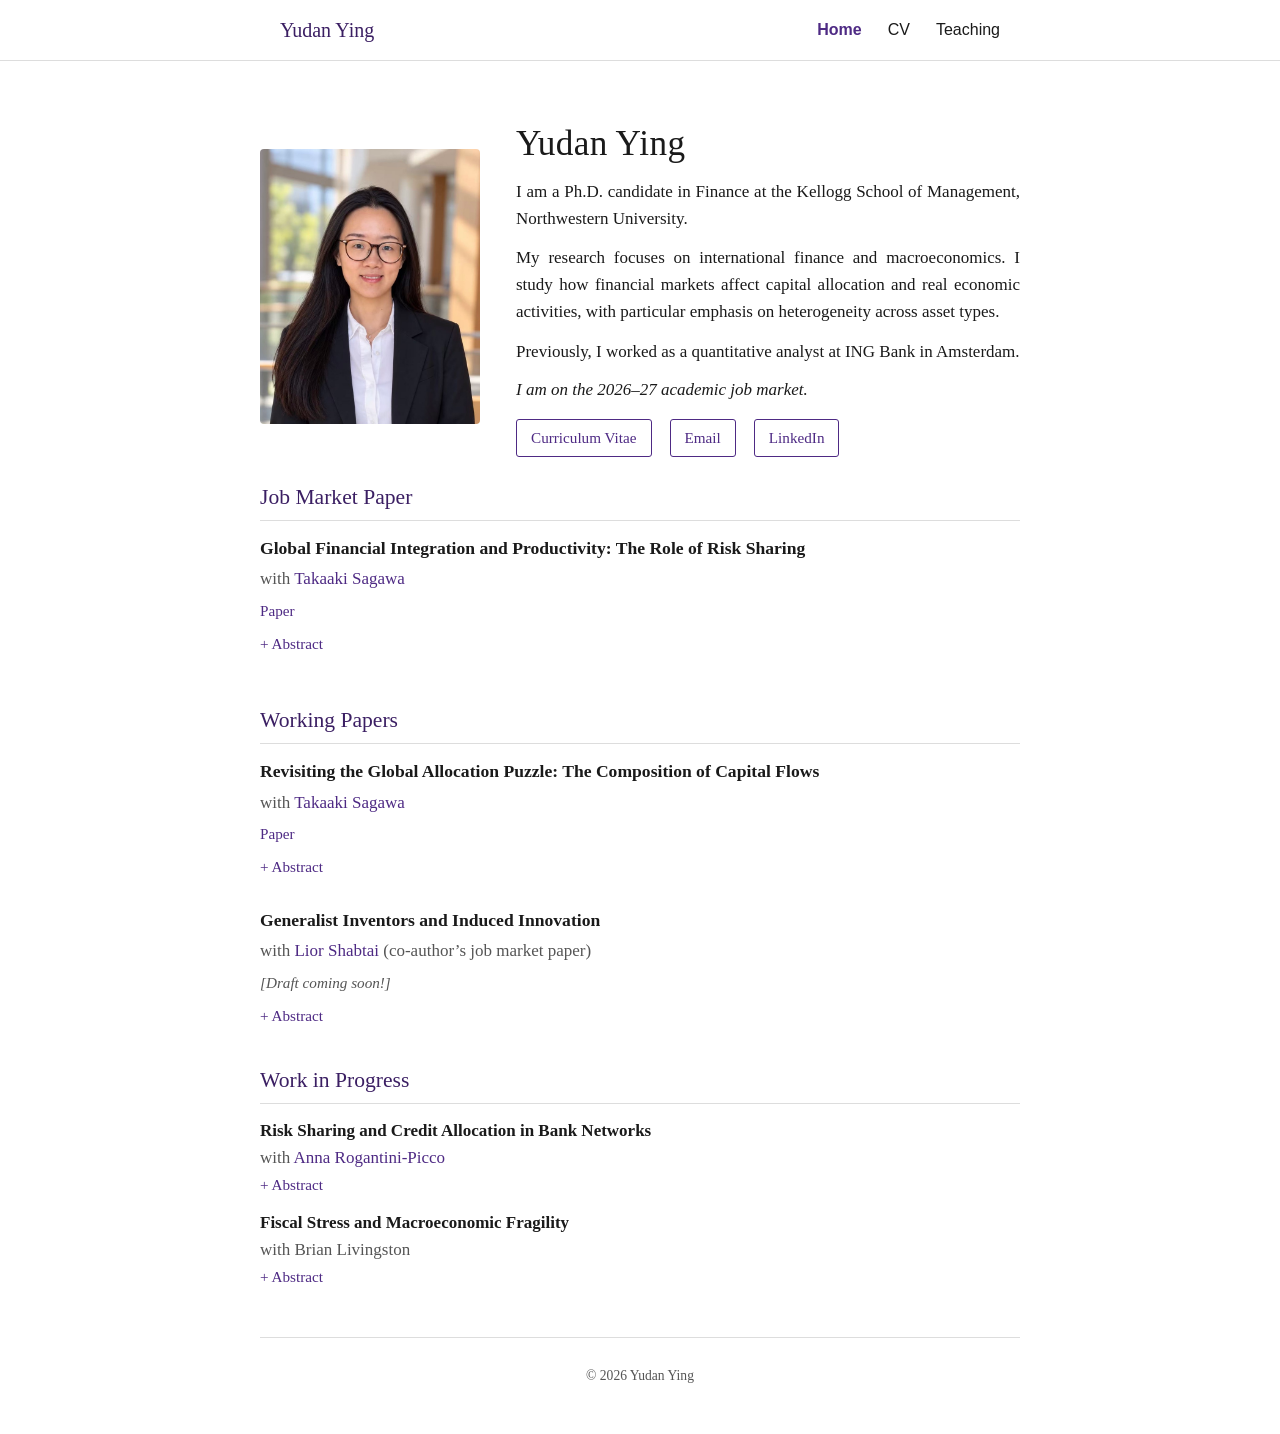
==== index.html @ 89c072fb "Post JMP and capital flow papers Co-Authored-By: Claude Fable 5.1 <noreply@anthropic.com>" ====
<!DOCTYPE html>
<html lang="en">
<head>
  <meta charset="utf-8">
  <meta name="viewport" content="width=device-width, initial-scale=1">
  <title>Yudan Ying</title>
  <meta name="description" content="Yudan Ying is a Ph.D. candidate in Finance at the Kellogg School of Management, Northwestern University, working on international finance and macroeconomics. On the 2026–27 job market.">
  <link rel="stylesheet" href="style.css?v=4">
  <link rel="icon" href="data:,">
  <meta name="google-site-verification" content="SjIdX8Vh_pSHEfDXjc6XLZlw3zhShHeJRrgieEmuVIk">
  <link rel="canonical" href="https://yudanying.github.io/">
  <meta property="og:title" content="Yudan Ying">
  <meta property="og:description" content="Ph.D. candidate in Finance at Kellogg School of Management, Northwestern University. International finance, macroeconomics, innovation.">
  <meta property="og:url" content="https://yudanying.github.io/">
  <meta property="og:image" content="https://yudanying.github.io/img/headshot.jpg">
  <meta property="og:type" content="profile">
  <script type="application/ld+json">
  {
    "@context": "https://schema.org",
    "@type": "Person",
    "name": "Yudan Ying",
    "url": "https://yudanying.github.io/",
    "image": "https://yudanying.github.io/img/headshot.jpg",
    "jobTitle": "Ph.D. Candidate in Finance",
    "email": "mailto:yudan.ying@kellogg.northwestern.edu",
    "affiliation": {
      "@type": "Organization",
      "name": "Kellogg School of Management, Northwestern University",
      "url": "https://www.kellogg.northwestern.edu/"
    },
    "alumniOf": [
      {"@type": "Organization", "name": "Tinbergen Institute"},
      {"@type": "Organization", "name": "Erasmus University Rotterdam"}
    ],
    "knowsAbout": ["International Finance", "Macroeconomics"],
    "sameAs": ["https://www.linkedin.com/in/y-ying/"]
  }
  </script>
</head>
<body>

<header class="site-header">
  <div class="site-header-inner">
    <a class="site-name" href="index.html">Yudan Ying</a>
    <nav class="site-nav">
      <a href="index.html" class="active">Home</a>
      <a href="files/Ying_CV.pdf">CV</a>
      <a href="teaching.html">Teaching</a>
    </nav>
  </div>
</header>

<header class="hero">
  <img class="headshot" src="img/headshot.jpg" alt="Portrait of Yudan Ying" width="220" height="275">
  <div class="hero-text">
    <h1>Yudan Ying</h1>
    <p class="bio">I am a Ph.D. candidate in Finance at the Kellogg School of Management, Northwestern University.</p>
    <p class="bio">My research focuses on international finance and macroeconomics. I study how financial markets affect capital allocation and real economic activities, with particular emphasis on heterogeneity across asset types.</p>
    <p class="bio">Previously, I worked as a quantitative analyst at ING Bank in Amsterdam.</p>
    <p class="jm-note">I am on the 2026&ndash;27 academic job market.</p>
    <p class="links">
      <a class="btn" href="files/Ying_CV.pdf">Curriculum Vitae</a>
      <a class="btn" href="mailto:yudan.ying@kellogg.northwestern.edu">Email</a>
      <a class="btn" href="https://www.linkedin.com/in/y-ying/">LinkedIn</a>
    </p>
  </div>
</header>

<main>

<section id="jmp">
  <h2>Job Market Paper</h2>
  <article class="paper">
    <h3>Global Financial Integration and Productivity: The Role of Risk Sharing</h3>
    <p class="meta">with <a href="https://takaakisagawa.com/">Takaaki Sagawa</a></p>
    <p class="paper-links"><a href="files/Ying_JMP.pdf">Paper</a></p>
    <details>
      <summary>Abstract</summary>
      <p class="abstract">
      This paper studies how integration into global capital markets affects aggregate productivity through risk sharing and the allocation of capital. We develop a small open economy model where heterogeneous capitalists choose between producing and investing. Foreign participation in domestic equity markets shifts the country&rsquo;s aggregate risk abroad and lowers the hurdle rate for production. This raises investment and output but lowers aggregate TFP by drawing less productive capitalists into production. Greater domestic financing capacity instead raises TFP by allowing productive firms to expand and displace marginal producers. We validate these predictions using emerging-market equity liberalizations in the late 1980s and 1990s, which were followed by equity price booms, more listings, and slower TFP growth where booms were larger. The calibrated model shows that liberalization alone lowers TFP and raises output only temporarily, while liberalization with deeper domestic financing raises both.
    </p>
    </details>
  </article>
</section>

<section id="research">
  <h2>Working Papers</h2>
  <article class="paper">
    <h3>Revisiting the Global Allocation Puzzle: The Composition of Capital Flows</h3>
    <p class="meta">with <a href="https://takaakisagawa.com/">Takaaki Sagawa</a></p>
    <p class="paper-links"><a href="files/capital_flow_composition.pdf">Paper</a></p>
    <details>
      <summary>Abstract</summary>
      <p class="abstract">
        This paper studies the composition of cross-border capital flows by distinguishing between debt and equity assets. We show that equity inflows are positively associated with total factor productivity (TFP) growth, consistent with neoclassical theory, whereas debt inflows are negatively associated with TFP growth. The same divergence appears in the cross-section of net external positions, with fiscal capacity serving as the key country fundamental associated with these patterns. Motivated by this evidence, we develop a multi-country model with heterogeneous entrepreneurs, financial constraints, and international portfolio choice to explain the joint determination of TFP and the composition of global capital flows. Differences in fiscal capacity alter both the supply of government bonds and the risk-adjusted return on domestic risky assets, producing the opposing flows of debt and equity observed in the data.
      </p>
    </details>
  </article>

  <article class="paper">
    <h3>Generalist Inventors and Induced Innovation</h3>
    <p class="meta">with <a href="https://liorshabtai.com">Lior Shabtai</a> (co-author&rsquo;s job market paper)</p>
    <p class="paper-links coming-soon">[Draft coming soon!]</p>
    <details>
      <summary>Abstract</summary>
      <p class="abstract">
        This paper provides evidence that workers with broader experience play a key role in firms&rsquo; response to changing investment opportunities. Using patent records on 68,000 inventors at U.S. manufacturing firms (1992&ndash;2021) and a reduced-form shift-share design, we find that broader inventors increase green patenting more than narrower inventors following energy-cost shocks that raise firms&rsquo; returns to green innovation. The induced green patents are more likely to involve new collaborators and are less scientifically important than these inventors&rsquo; usual green patents. Team characteristics do not predict the quality decline, which is also not explained by inventors&rsquo; prior green experience, observed ability, cross-firm mobility, or technological distance from prior work. These findings suggest that firms assign versatile inventors to newly viable projects of lower scientific value.
      </p>
    </details>
  </article>

  <h2>Work in Progress</h2>
  <ul class="wip">
    <li><span class="title">Risk Sharing and Credit Allocation in Bank Networks</span> <span class="meta">with <a href="https://sites.google.com/view/annarogantini/home">Anna Rogantini-Picco</a></span>
      <details>
        <summary>Abstract</summary>
        <p class="abstract">
          We study how regional contractions spill over to bank credit supply through banking groups. Using euro-area bank-level data, we exploit the 2022 euro-area energy price surge as a plausibly exogenous shock, whose regional shock intensity was shaped by pre-existing industrial composition. Our empirical design isolates credit-supply spillovers from local demand by comparing banks within the same region whose sibling banks elsewhere in the group were differentially exposed to the energy-price shock. We document a contraction in credit supply driven by sibling exposure: a one-standard-deviation increase in sibling exposure raises new mortgage spreads by about 7 basis points and reduces new mortgage origination by about 10 percent. Firm revolving-credit spreads also rise with volumes unchanged.
        </p>
      </details>
    </li>
    <li><span class="title">Fiscal Stress and Macroeconomic Fragility</span> <span class="meta">with Brian Livingston</span>
      <details>
        <summary>Abstract</summary>
        <p class="abstract">
          We study whether sovereign fiscal stress amplifies the effects of macroeconomic shocks. Using sovereign spreads relative to the German bund to assess fiscal stress, we observe that in response to oil shocks, carbon policy shocks, and three different monetary policy shocks, real and financial variables deteriorate by more for Eurozone economies during periods of high fiscal stress than during normal times. Moreover, while Federal Reserve and BoE monetary policy shocks lead to worse stock returns for more export-facing firms in normal times, under fiscal stress this relative performance mostly reverses, suggesting domestic amplification.
        </p>
      </details>
    </li>
  </ul>
</section>

</main>

<footer>
  <p>&copy; 2026 Yudan Ying</p>
</footer>

</body>
</html>
---- style.css ----
:root {
  --text: #1a1a1a;
  --muted: #555;
  --rule: #ddd;
  --accent: #4e2a84;        /* Northwestern purple */
  --accent-dark: #3b1f63;
  --bg: #ffffff;
  --max: 760px;
}

* { box-sizing: border-box; }

html { -webkit-text-size-adjust: 100%; }

body {
  margin: 0;
  padding: 0 20px;
  background: var(--bg);
  color: var(--text);
  font-family: Georgia, "Times New Roman", Times, serif;
  font-size: 17px;
  line-height: 1.55;
}

a { color: var(--accent); text-decoration: none; }
a:hover { text-decoration: underline; }

/* Top banner */
.site-header {
  position: sticky;
  top: 0;
  z-index: 10;
  margin: 0 -20px;
  background: rgba(255, 255, 255, 0.94);
  backdrop-filter: blur(6px);
  border-bottom: 1px solid var(--rule);
}
.site-header-inner {
  max-width: var(--max);
  margin: 0 auto;
  padding: 0 20px;
  height: 60px;
  display: flex;
  align-items: center;
  justify-content: space-between;
}
.site-name {
  font-size: 1.25rem;
  color: var(--accent-dark);
}
.site-name:hover { text-decoration: none; }
.site-nav { display: flex; gap: 26px; }
.site-nav a {
  font-family: -apple-system, BlinkMacSystemFont, "Segoe UI", Helvetica, Arial, sans-serif;
  font-size: 1rem;
  color: var(--text);
}
.site-nav a:hover, .site-nav a.active { color: var(--accent); text-decoration: none; }
.site-nav a.active { font-weight: 600; }
main.subpage { margin-top: 48px; }
main.subpage h2 { font-size: 1.7rem; margin-bottom: 20px; }
.school { font-size: 1.15rem; font-weight: bold; margin: 30px 0 8px; }
h2 + .school { margin-top: 0; }
.role { margin: 0 0 10px; color: var(--muted); font-style: italic; }
.courses { list-style: none; padding: 0; margin: 0; }
.courses li { margin: 0 0 10px; }
.course { display: block; font-size: 1.1rem; }
.detail { display: block; color: var(--muted); font-size: 0.95rem; }
html { scroll-behavior: smooth; }
section, .hero { scroll-margin-top: 72px; }

/* Header */
.hero {
  max-width: var(--max);
  margin: 56px auto 24px;
  display: flex;
  gap: 36px;
  align-items: center;
}
.headshot {
  width: 220px;
  height: auto;
  border-radius: 4px;
  flex-shrink: 0;
}
.hero-text h1 {
  margin: 0 0 6px;
  font-size: 2.2rem;
  font-weight: normal;
  letter-spacing: 0.01em;
}
.affil { margin: 0 0 10px; font-size: 1.05rem; }
.fields { margin: 0 0 6px; color: var(--muted); }
.jm-note { margin: 0 0 16px; font-style: italic; }
.links { margin: 0; display: flex; flex-wrap: wrap; gap: 10px 18px; align-items: center; font-size: 0.95rem; }
.btn {
  display: inline-block;
  padding: 6px 14px;
  border: 1px solid var(--accent);
  border-radius: 3px;
  color: var(--accent);
}
.btn:hover { background: var(--accent); color: #fff; text-decoration: none; }


/* Sections */
main { max-width: var(--max); margin: 0 auto; }
section { margin-bottom: 48px; }
.bio { margin: 0 0 12px; line-height: 1.6; text-align: justify; hyphens: auto; -webkit-hyphens: auto; }
h2 {
  font-size: 1.35rem;
  font-weight: normal;
  margin: 0 0 14px;
  padding-bottom: 6px;
  border-bottom: 1px solid var(--rule);
  color: var(--accent-dark);
}
h2 + h2, section > h2:not(:first-child) { margin-top: 36px; }
h3 { font-size: 1.1rem; font-weight: bold; margin: 0 0 4px; }

.paper { margin-bottom: 28px; }
.meta { color: var(--muted); margin: 0 0 6px; }
.paper-links { margin: 0 0 10px; font-size: 0.95rem; }
.paper-links a + a::before { content: "\00b7"; color: var(--muted); margin: 0 8px; }
.abstract { margin: 0; text-align: justify; hyphens: auto; }

details summary {
  cursor: pointer;
  color: var(--accent);
  font-size: 0.95rem;
  list-style: none;
}
details summary::before { content: "+ "; }
details[open] summary::before { content: "\2212\00a0"; }
details summary::-webkit-details-marker { display: none; }
details .abstract { margin-top: 8px; }

ul.wip, ul.plain { list-style: none; padding: 0; margin: 0 0 18px; }
ul.wip li, ul.plain li { margin-bottom: 8px; }
ul.wip .title { font-weight: bold; }
ul.wip .meta { display: block; margin: 0; }

.refs { display: grid; grid-template-columns: repeat(auto-fit, minmax(330px, 1fr)); gap: 20px 28px; }
.ref { font-size: 0.95rem; line-height: 1.45; }
.ref a { overflow-wrap: anywhere; }

footer {
  max-width: var(--max);
  margin: 40px auto 48px;
  padding-top: 14px;
  border-top: 1px solid var(--rule);
  color: var(--muted);
  font-size: 0.85rem;
  text-align: center;
}

/* Mobile */
@media (max-width: 600px) {
  body { font-size: 16px; }
  .hero { flex-direction: column; gap: 20px; margin-top: 32px; }
  .site-header-inner { height: auto; padding: 10px 20px; flex-wrap: wrap; gap: 6px 16px; }
  .site-nav { gap: 16px; flex-wrap: wrap; }
  .site-nav a { font-size: 0.95rem; }
  .headshot { width: 160px; }
  .hero-text h1 { font-size: 1.8rem; }
  .abstract, .bio { text-align: left; hyphens: manual; -webkit-hyphens: manual; }
}

@media print {
  .site-header, .btn { display: none; }
  body { font-size: 11pt; }
  details { display: block; }
  details summary { display: none; }
}

.coming-soon { color: var(--muted); font-style: italic; }
ul.wip li { margin-bottom: 14px; }
ul.wip details { margin-top: 2px; }
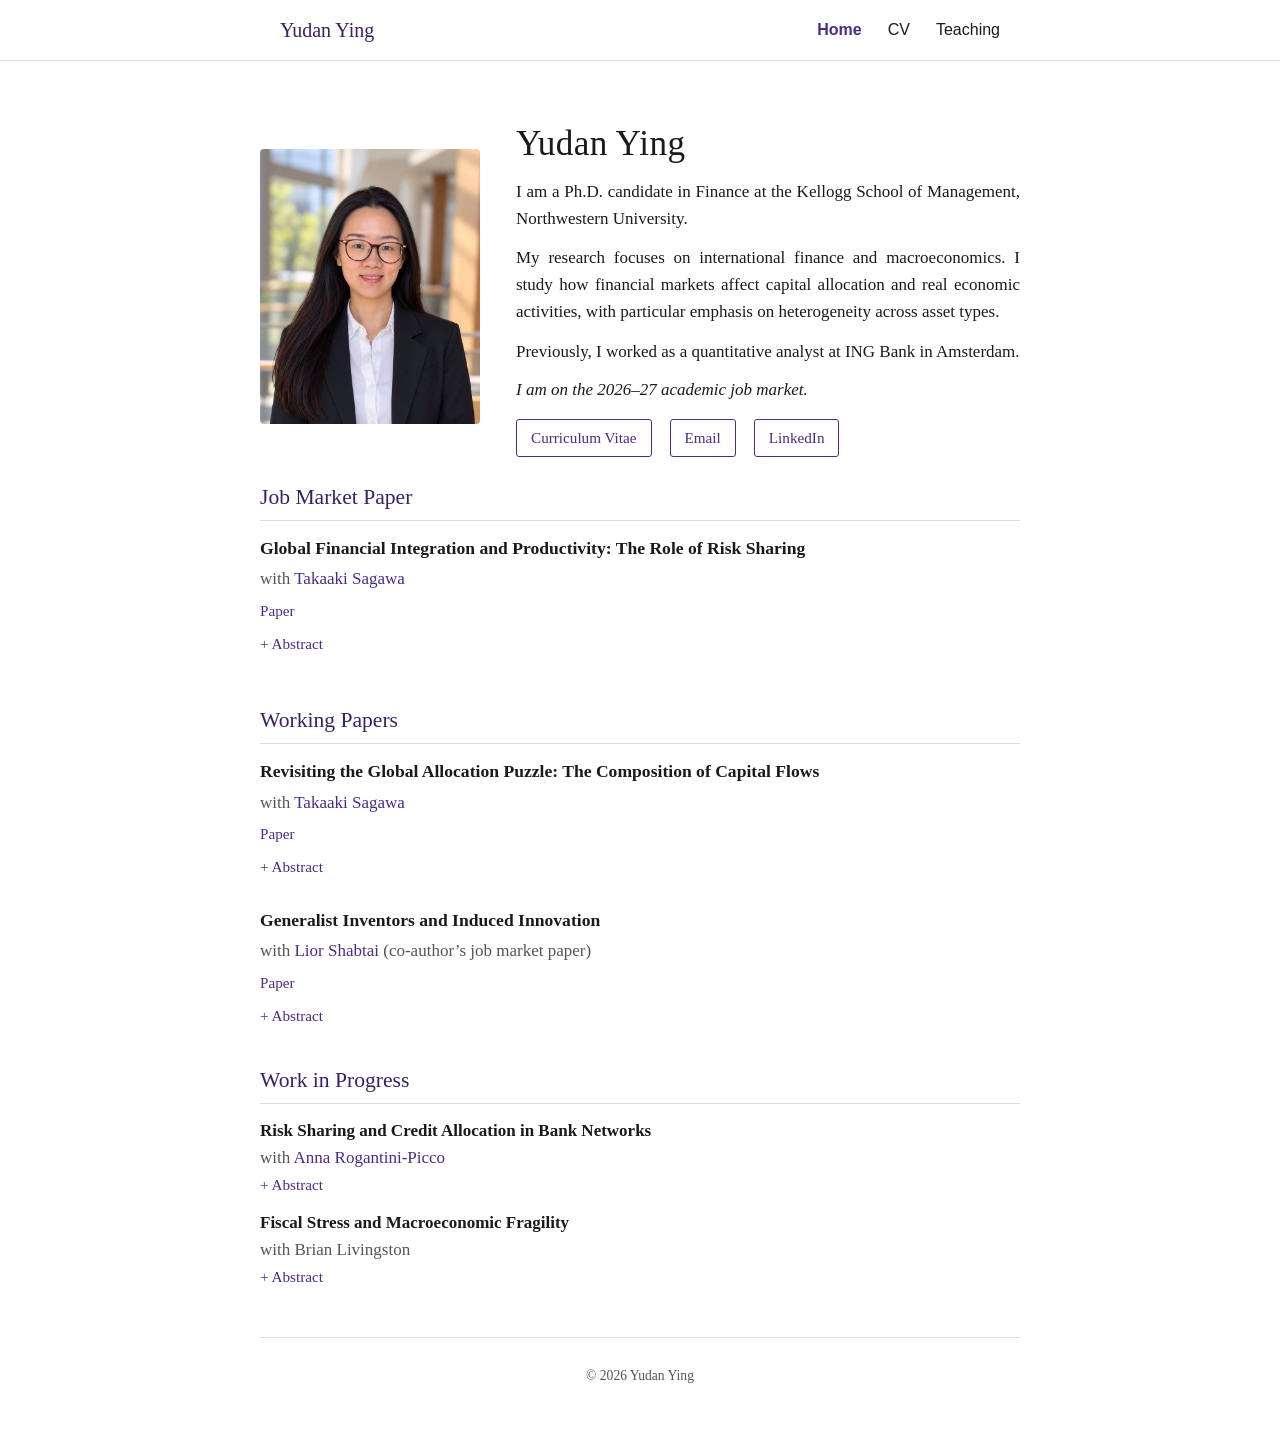
==== commit 6fcc1cc7: "Link the Generalist Inventors paper to the draft on Lior Shabtai's site Co-Authored-By: Claude Fable" ====
--- a/index.html
+++ b/index.html
@@ -100,7 +100,7 @@
   <article class="paper">
     <h3>Generalist Inventors and Induced Innovation</h3>
     <p class="meta">with <a href="https://liorshabtai.com">Lior Shabtai</a> (co-author&rsquo;s job market paper)</p>
-    <p class="paper-links coming-soon">[Draft coming soon!]</p>
+    <p class="paper-links"><a href="https://liorshabtai.com/papers/shabtai_jmp.pdf">Paper</a></p>
     <details>
       <summary>Abstract</summary>
       <p class="abstract">
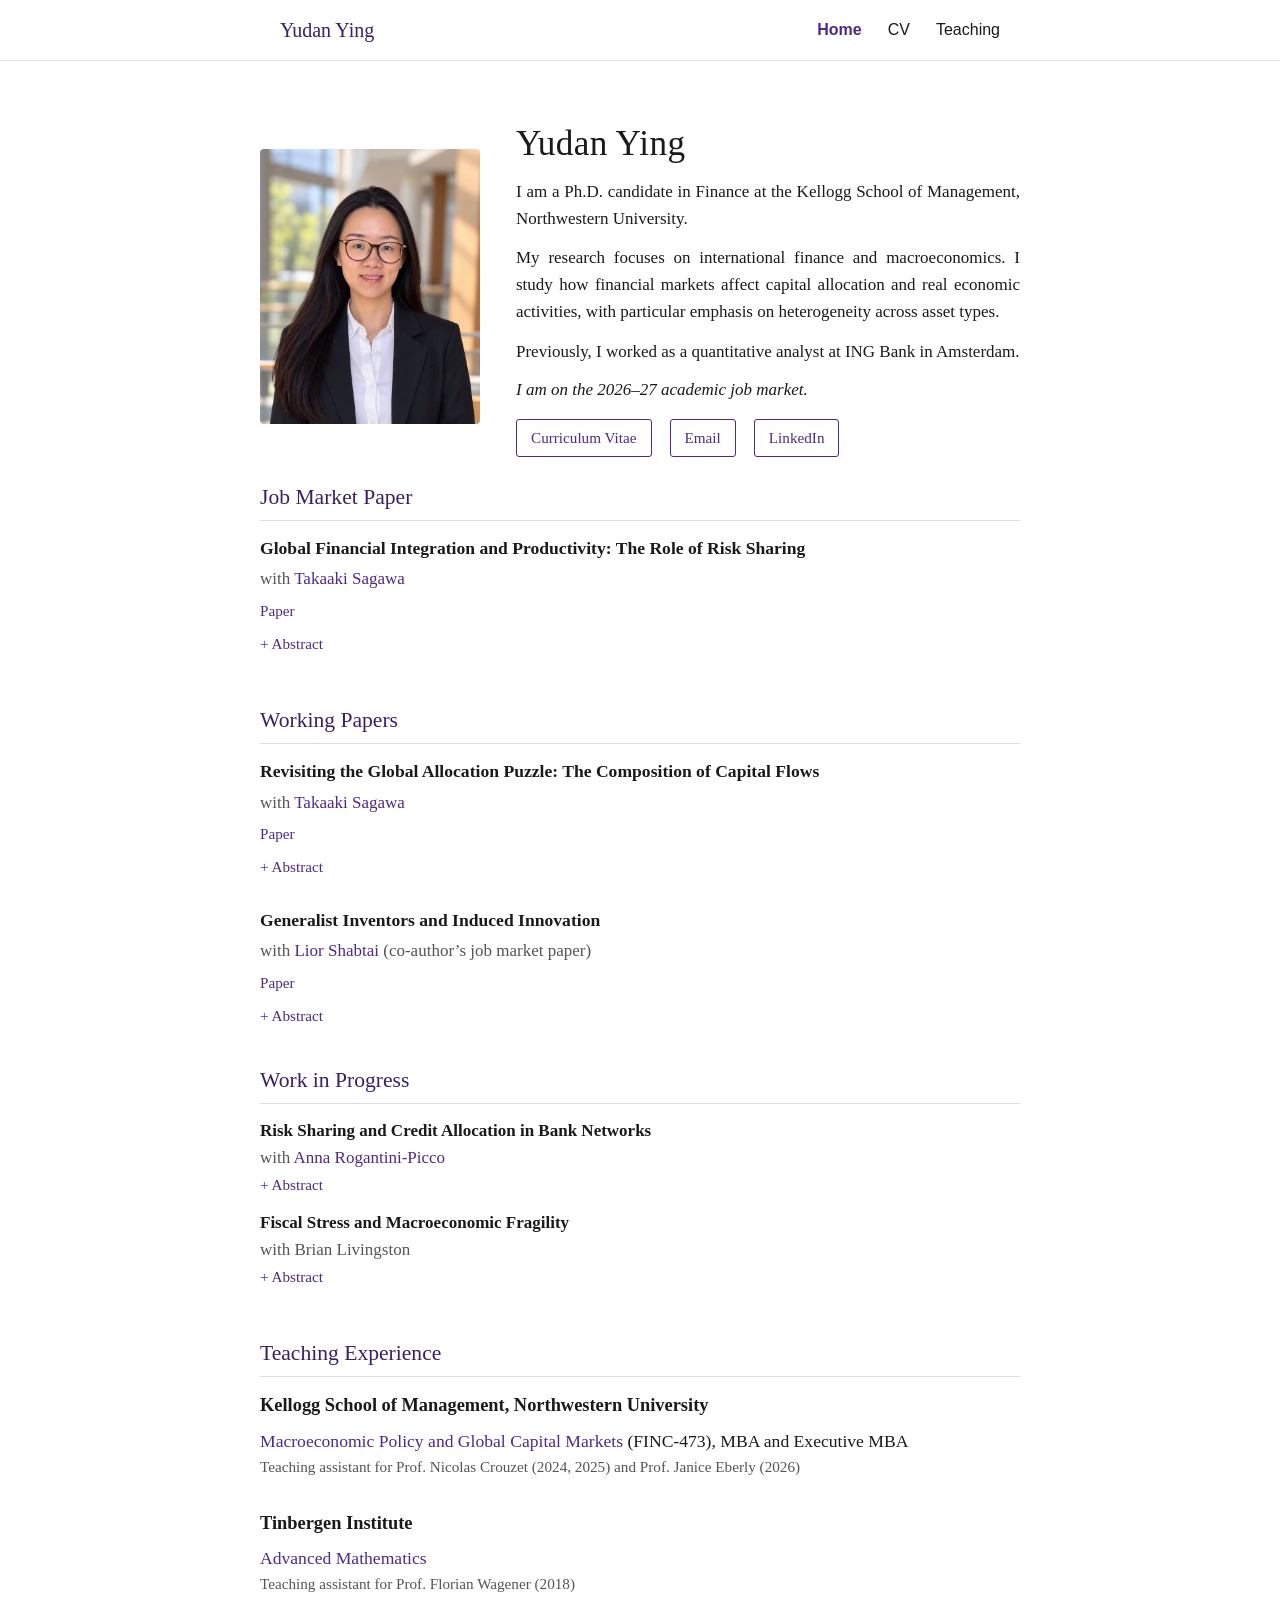
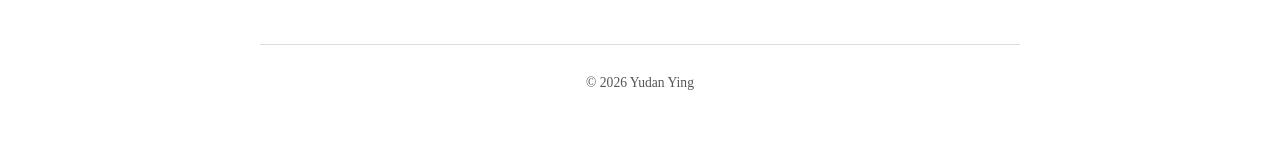
==== commit 9f58ca4d: "Add Teaching Experience section to the home page Placed after Work in Progress; same entries as teac" ====
--- a/index.html
+++ b/index.html
@@ -77,7 +77,7 @@
     <details>
       <summary>Abstract</summary>
       <p class="abstract">
-      This paper studies how integration into global capital markets affects aggregate productivity through risk sharing and the allocation of capital. We develop a small open economy model where heterogeneous capitalists choose between producing and investing. Foreign participation in domestic equity markets shifts the country&rsquo;s aggregate risk abroad and lowers the hurdle rate for production. This raises investment and output but lowers aggregate TFP by drawing less productive capitalists into production. Greater domestic financing capacity instead raises TFP by allowing productive firms to expand and displace marginal producers. We validate these predictions using emerging-market equity liberalizations in the late 1980s and 1990s, which were followed by equity price booms, more listings, and slower TFP growth where booms were larger. The calibrated model shows that liberalization alone lowers TFP and raises output only temporarily, while liberalization with deeper domestic financing raises both.
+      This paper studies how integration into global capital markets affects aggregate productivity through risk sharing and capital allocation. We develop a small open economy model where heterogeneous capitalists choose between producing and investing. Foreign participation in domestic equity diversifies the country&rsquo;s aggregate risk and lowers the production hurdle rate. This raises investment and output but lowers aggregate TFP by drawing less productive capitalists into production. However, if financial integration is accompanied by greater domestic financing capacity, TFP rises as productive firms expand and displace marginal producers. We verify model predictions using emerging-market liberalizations in the 1980s and 1990s. Liberalizations were followed by equity price booms, more listings, and weaker TFP gains where booms were larger. The calibration shows that foreign participation alone lowers TFP and raises output temporarily, while liberalization with improved financing capacity raises both.
     </p>
     </details>
   </article>
@@ -104,7 +104,7 @@
     <details>
       <summary>Abstract</summary>
       <p class="abstract">
-        This paper provides evidence that workers with broader experience play a key role in firms&rsquo; response to changing investment opportunities. Using patent records on 68,000 inventors at U.S. manufacturing firms (1992&ndash;2021) and a reduced-form shift-share design, we find that broader inventors increase green patenting more than narrower inventors following energy-cost shocks that raise firms&rsquo; returns to green innovation. The induced green patents are more likely to involve new collaborators and are less scientifically important than these inventors&rsquo; usual green patents. Team characteristics do not predict the quality decline, which is also not explained by inventors&rsquo; prior green experience, observed ability, cross-firm mobility, or technological distance from prior work. These findings suggest that firms assign versatile inventors to newly viable projects of lower scientific value.
+        This paper provides evidence that workers with broader experience play a key role in firms&rsquo; response to changing investment opportunities. Using patent records on 68,000 inventors at U.S. manufacturing firms (1992&ndash;2021) and a reduced-form shift-share design, we find that broader inventors increase green patenting more than narrower inventors following energy-cost shocks that raise firms&rsquo; returns to green innovation. The induced green patents are more likely to involve new collaborators and are less scientifically important than these inventors&rsquo; usual green patents, while their market value shows no change. The findings are not explained by prior green experience, lower observed inventor ability or team match quality, cross-firm mobility, or technological distance from prior work. These findings suggest that firms draw on versatile inventors to undertake projects that become viable after energy-cost shocks.
       </p>
     </details>
   </article>
@@ -130,6 +130,22 @@
   </ul>
 </section>
 
+<section id="teaching">
+  <h2>Teaching Experience</h2>
+
+  <h3 class="school">Kellogg School of Management, Northwestern University</h3>
+  <ul class="courses">
+    <li><span class="course"><a href="https://www6.kellogg.northwestern.edu/CourseCatalog/coursecatalog/coursedetail?coursecatalogid=206759">Macroeconomic Policy and Global Capital Markets</a> (FINC-473), MBA and Executive MBA</span>
+      <span class="detail">Teaching assistant for Prof. Nicolas Crouzet (2024, 2025) and Prof. Janice Eberly (2026)</span></li>
+  </ul>
+
+  <h3 class="school">Tinbergen Institute</h3>
+  <ul class="courses">
+    <li><span class="course"><a href="https://eur.osiris-student.nl/onderwijscatalogus/extern/cursus?cursuscode=TIF20051&amp;collegejaar=2026">Advanced Mathematics</a></span>
+      <span class="detail">Teaching assistant for Prof. Florian Wagener (2018)</span></li>
+  </ul>
+</section>
+
 </main>
 
 <footer>
